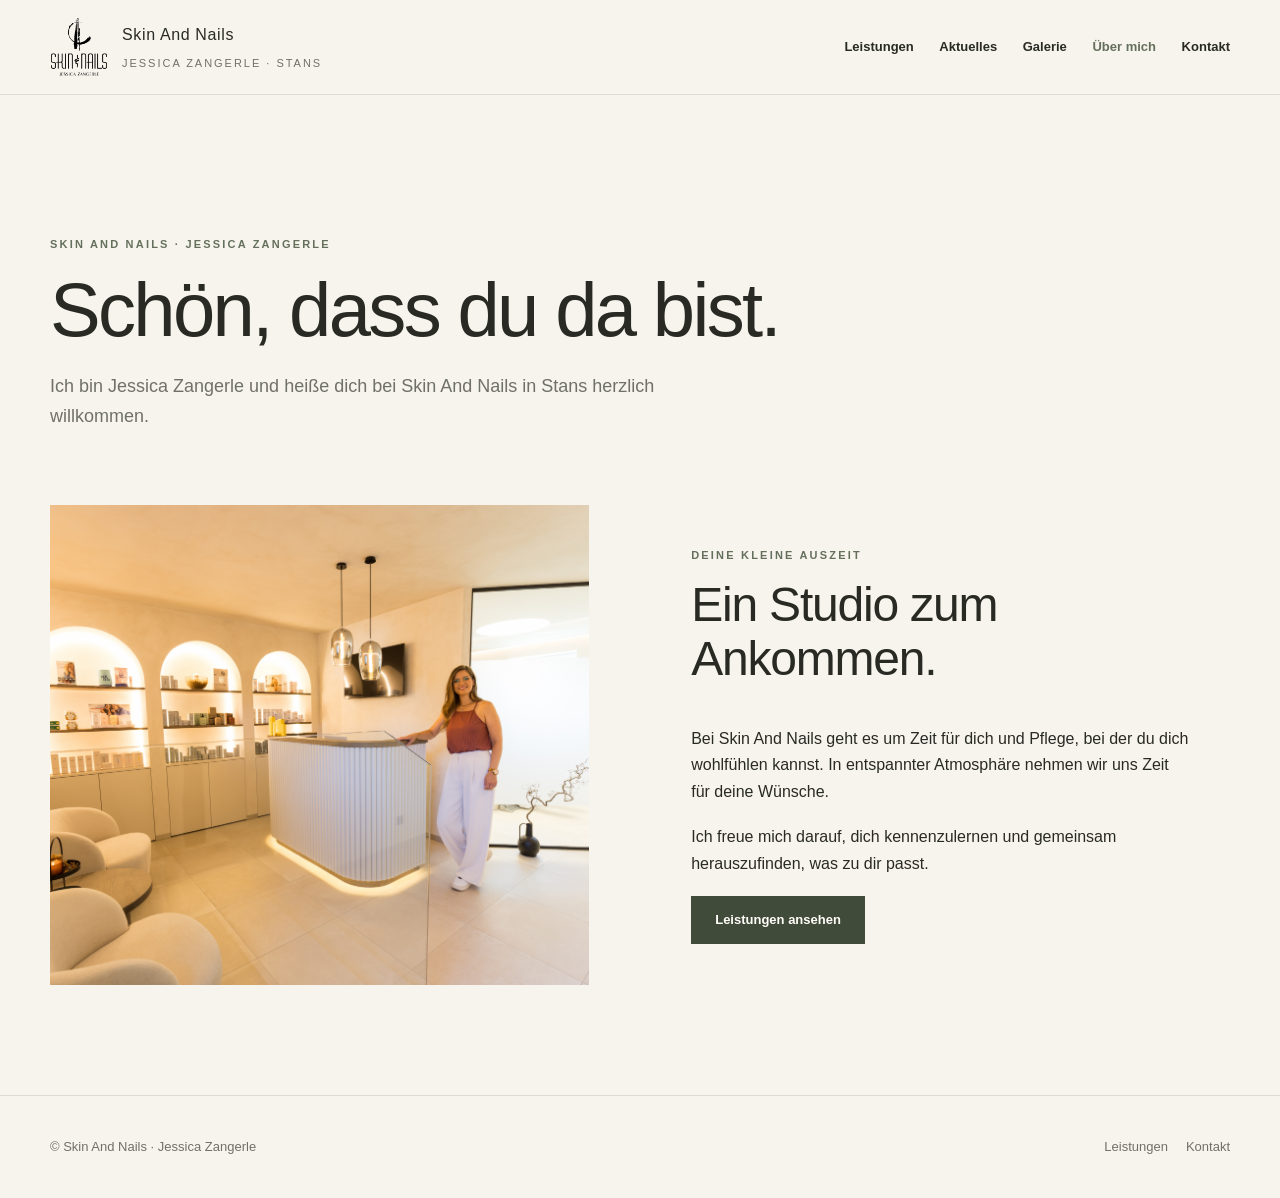
==== about/index.html @ 383c97fc "Initial commit: Skin And Nails website" ====
<!doctype html>
<html lang="de"><head><meta charset="utf-8"><meta name="viewport" content="width=device-width, initial-scale=1"><meta name="description" content="Lerne Jessica Zangerle und Skin And Nails in Stans kennen."><title>Über mich | Skin And Nails</title><link rel="stylesheet" href="../styles.css"></head>
<body><header class="site-header"><div class="header-inner"><a class="brand" href="../" aria-label="Skin And Nails – Startseite"><img src="../assets/logo.png" alt="Skin And Nails Logo"><span><span class="brand-name">Skin And Nails</span><span class="brand-byline">Jessica Zangerle · Stans</span></span></a><nav aria-label="Hauptnavigation"><a href="../services/">Leistungen</a><a href="../news/">Aktuelles</a><a href="../gallery/">Galerie</a><a href="./" aria-current="page">Über mich</a><a href="../contact/">Kontakt</a></nav></div></header>
<main><section class="container page-hero"><p class="eyebrow">Skin And Nails · Jessica Zangerle</p><h1>Schön, dass du da bist.</h1><p class="lead">Ich bin Jessica Zangerle und heiße dich bei Skin And Nails in Stans herzlich willkommen.</p></section><section class="container split" style="padding-bottom:110px"><div class="split-image"><img src="../assets/studio.jpg" alt="Der freundliche, helle Raum von Skin And Nails"></div><div class="split-copy"><p class="eyebrow">Deine kleine Auszeit</p><h2>Ein Studio zum Ankommen.</h2><p>Bei Skin And Nails geht es um Zeit für dich und Pflege, bei der du dich wohlfühlen kannst. In entspannter Atmosphäre nehmen wir uns Zeit für deine Wünsche.</p><p>Ich freue mich darauf, dich kennenzulernen und gemeinsam herauszufinden, was zu dir passt.</p><a class="button" href="../services/">Leistungen ansehen</a></div></section></main><footer class="site-footer"><div class="container footer-inner"><span>© Skin And Nails · Jessica Zangerle</span><div class="footer-links"><a href="../services/">Leistungen</a><a href="../contact/">Kontakt</a></div></div></footer></body></html>
---- styles.css ----
:root {
  color-scheme: light dark;
  --paper: #f7f4ee;
  --surface: #fffdf9;
  --ink: #292a24;
  --muted: #6f7167;
  --line: #dedbd1;
  --olive: #65705c;
  --olive-deep: #414b3a;
  --clay: #bd8065;
  --sans: 'Avenir Next', Avenir, 'Segoe UI', sans-serif;
  --content: 1180px;
}

* { box-sizing: border-box; }
html { scroll-behavior: smooth; }
body {
  margin: 0;
  background: var(--paper);
  color: var(--ink);
  font: 400 16px/1.65 var(--sans);
}
a { color: inherit; }
img { display: block; max-width: 100%; }
button, a { -webkit-tap-highlight-color: transparent; }
:focus-visible { outline: 3px solid var(--clay); outline-offset: 4px; }

.site-header {
  position: relative;
  z-index: 2;
  background: var(--paper);
  border-bottom: 1px solid var(--line);
  .header-inner {
    width: min(var(--content), calc(100% - 48px));
    min-height: 94px;
    margin-inline: auto;
    display: flex;
    align-items: center;
    justify-content: space-between;
    gap: 24px;
  }
  .brand { display: flex; align-items: center; gap: 14px; text-decoration: none; }
  .brand img { width: 58px; height: 58px; object-fit: contain; mix-blend-mode: multiply; }
  .brand-name { font: 600 18px/1.1 var(--serif); letter-spacing: .04em; }
  .brand-byline { display: block; margin-top: 5px; color: var(--muted); font-size: 11px; letter-spacing: .18em; text-transform: uppercase; }
  nav { display: flex; align-items: center; flex-wrap: wrap; justify-content: flex-end; gap: clamp(12px, 2vw, 29px); }
  nav a { text-decoration: none; font-size: 13px; font-weight: 600; }
  nav a:hover, nav a[aria-current='page'] { color: var(--olive); }
}

main { min-height: 65vh; }
.container { width: min(var(--content), calc(100% - 48px)); margin-inline: auto; }
.eyebrow { margin: 0 0 14px; color: var(--olive); font-size: 11px; font-weight: 700; letter-spacing: .2em; text-transform: uppercase; }
h1, h2, h3 { margin-top: 0; font-family: var(--sans); font-weight: 500; line-height: 1.12; }
h1 { font-size: clamp(42px, 6vw, 76px); letter-spacing: -.035em; }
h2 { font-size: clamp(32px, 4vw, 48px); letter-spacing: -.025em; }
h3 { font-size: 25px; }
p { margin: 0 0 1.2em; }
.lead { max-width: 580px; color: var(--muted); font-size: 18px; }
.button {
  display: inline-flex;
  align-items: center;
  justify-content: center;
  min-height: 48px;
  padding: 0 23px;
  border: 1px solid var(--olive-deep);
  background: var(--olive-deep);
  color: #fffdf9;
  text-decoration: none;
  font-size: 13px;
  font-weight: 600;
  transition: background .2s, color .2s, transform .2s;
  &:hover { transform: translateY(-2px); background: transparent; color: var(--ink); }
  &.button-light { border-color: var(--line); background: transparent; color: var(--ink); }
  &.button-light:hover { border-color: var(--olive-deep); background: var(--olive-deep); color: white; }
}

.hero {
  display: grid;
  grid-template-columns: 1fr 1.02fr;
  min-height: min(690px, calc(100svh - 94px));
  .hero-copy { display: flex; flex-direction: column; justify-content: center; align-items: flex-start; padding: 70px max(36px, calc((100vw - var(--content)) / 2)) 70px max(24px, calc((100vw - var(--content)) / 2)); }
  h1 { max-width: 660px; margin-bottom: 22px; }
  .lead { margin-bottom: 30px; }
  .hero-image { min-height: 480px; background: #d7c6ab; }
  .hero-image img { width: 100%; height: 100%; object-fit: cover; object-position: 55% center; }
}

.section { padding-block: clamp(68px, 9vw, 120px); }
.section-heading { max-width: 650px; margin-bottom: 38px; }
.section-heading h2 { margin-bottom: 16px; }
.cards { display: grid; grid-template-columns: repeat(3, 1fr); gap: 20px; }
.card {
  overflow: hidden;
  border: 1px solid var(--line);
  background: var(--surface);
  text-decoration: none;
  .card-image { height: 250px; overflow: hidden; background: #e6dfd2; }
  .card-image img { width: 100%; height: 100%; object-fit: cover; transition: transform .45s; }
  &:hover .card-image img { transform: scale(1.04); }
  .card-body { padding: 25px; }
  h3 { margin-bottom: 10px; }
  p { color: var(--muted); font-size: 14px; }
  .text-link { color: var(--olive-deep); font-size: 12px; font-weight: 700; letter-spacing: .08em; text-transform: uppercase; }
}
.split {
  display: grid;
  grid-template-columns: 1fr 1fr;
  align-items: center;
  gap: clamp(40px, 8vw, 110px);
  .split-image { min-height: 480px; background: #e5dac8; }
  .split-image img { width: 100%; height: 100%; min-height: 480px; object-fit: cover; }
  .split-copy { max-width: 500px; }
}
.soft-band { background: #eae8df; }
.page-hero { padding: clamp(74px, 11vw, 140px) 0 52px; }
.page-hero h1 { max-width: 800px; margin-bottom: 20px; }
.page-hero .lead { max-width: 680px; }
.breadcrumb { margin-bottom: 22px; color: var(--muted); font-size: 13px; }
.breadcrumb a { text-decoration-thickness: 1px; text-underline-offset: 4px; }
.content { max-width: 760px; padding-bottom: 100px; }
.content h2 { margin-top: 42px; font-size: 32px; }
.content p, .content li { color: var(--muted); }
.content ul { padding-left: 22px; }
.article-meta { color: var(--muted); font-size: 13px; }
.article-image { width: 100%; max-height: 580px; margin: 30px 0 42px; object-fit: cover; }
.gallery-grid { display: grid; grid-template-columns: repeat(2, 1fr); gap: 18px; padding-bottom: 100px; }
.gallery-grid img { width: 100%; height: 400px; object-fit: cover; background: #e6dfd2; }
.contact-grid { display: grid; grid-template-columns: 1fr 1fr; gap: 24px; padding-bottom: 100px; }
.contact-card { padding: 30px; border: 1px solid var(--line); background: var(--surface); }
.contact-card h2 { font-size: 26px; }
.contact-card address { font-style: normal; }
.placeholder-note { padding: 16px 18px; border-left: 3px solid var(--clay); background: color-mix(in srgb, var(--clay) 12%, var(--surface)); color: var(--muted); font-size: 13px; }
.site-footer { padding: 40px 0; border-top: 1px solid var(--line); }
.footer-inner { display: flex; justify-content: space-between; gap: 24px; align-items: center; color: var(--muted); font-size: 13px; }
.footer-inner a { text-decoration: none; }
.footer-links { display: flex; flex-wrap: wrap; gap: 18px; }

@media (prefers-color-scheme: dark) {
  :root { --paper: #1d201b; --surface: #262923; --ink: #f2efe7; --muted: #b7b7aa; --line: #3c4038; --olive: #bdc5aa; --olive-deep: #a7b095; --clay: #d3987c; }
  .site-header .brand img { filter: invert(1); mix-blend-mode: screen; }
  .button { color: #1d201b; }
  .button:hover { color: var(--ink); }
  .soft-band { background: #292d26; }
  .placeholder-note { background: color-mix(in srgb, var(--clay) 10%, var(--surface)); }
}

@media (max-width: 800px) {
  .site-header .header-inner { width: min(var(--content), calc(100% - 32px)); padding-block: 14px; align-items: flex-start; flex-direction: column; gap: 14px; }
  .site-header nav { justify-content: flex-start; gap: 10px 20px; }
  .hero { grid-template-columns: 1fr; }
  .hero .hero-copy { padding: 72px 24px; }
  .hero .hero-image { min-height: 440px; }
  .cards { grid-template-columns: 1fr 1fr; }
  .split { grid-template-columns: 1fr; }
  .split .split-image, .split .split-image img { min-height: 360px; }
}
@media (max-width: 560px) {
  .container { width: calc(100% - 36px); }
  .site-header .brand img { width: 48px; height: 48px; }
  .site-header nav { gap: 8px 14px; }
  .site-header nav a { font-size: 12px; }
  .hero .hero-image { min-height: 340px; }
  .cards, .gallery-grid, .contact-grid { grid-template-columns: 1fr; }
  .card .card-image { height: 240px; }
  .gallery-grid img { height: 320px; }
  .footer-inner { flex-direction: column; align-items: flex-start; }
}
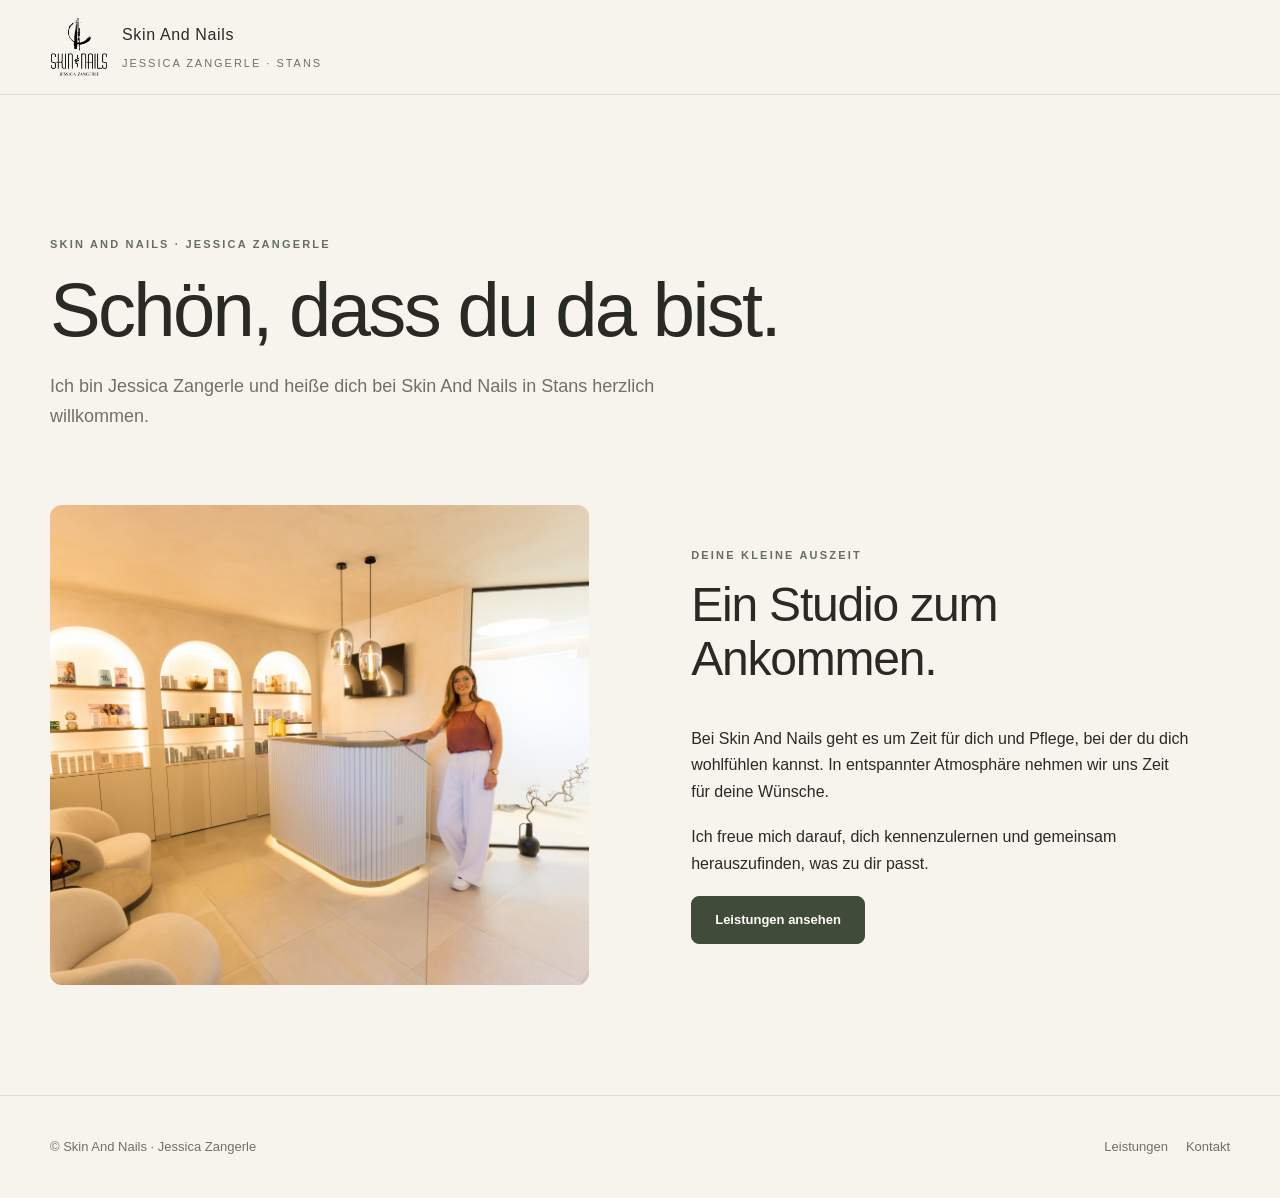
==== commit 73ac016b: "Refactor navigation structure to use details element for improved accessibility" ====
--- a/about/index.html
+++ b/about/index.html
@@ -1,4 +1,4 @@
 <!doctype html>
 <html lang="de"><head><meta charset="utf-8"><meta name="viewport" content="width=device-width, initial-scale=1"><meta name="description" content="Lerne Jessica Zangerle und Skin And Nails in Stans kennen."><title>Über mich | Skin And Nails</title><link rel="stylesheet" href="../styles.css"></head>
-<body><header class="site-header"><div class="header-inner"><a class="brand" href="../" aria-label="Skin And Nails – Startseite"><img src="../assets/logo.png" alt="Skin And Nails Logo"><span><span class="brand-name">Skin And Nails</span><span class="brand-byline">Jessica Zangerle · Stans</span></span></a><nav aria-label="Hauptnavigation"><a href="../services/">Leistungen</a><a href="../news/">Aktuelles</a><a href="../gallery/">Galerie</a><a href="./" aria-current="page">Über mich</a><a href="../contact/">Kontakt</a></nav></div></header>
+<body><header class="site-header"><div class="header-inner"><a class="brand" href="../" aria-label="Skin And Nails – Startseite"><img src="../assets/logo.png" alt="Skin And Nails Logo"><span><span class="brand-name">Skin And Nails</span><span class="brand-byline">Jessica Zangerle · Stans</span></span></a><details class="site-menu"><summary aria-label="Navigation">Menü</summary><nav aria-label="Hauptnavigation"><a href="../services/">Leistungen</a><a href="../news/">Aktuelles</a><a href="../gallery/">Galerie</a><a href="./" aria-current="page">Über mich</a><a href="../contact/">Kontakt</a></nav></details></div></header>
 <main><section class="container page-hero"><p class="eyebrow">Skin And Nails · Jessica Zangerle</p><h1>Schön, dass du da bist.</h1><p class="lead">Ich bin Jessica Zangerle und heiße dich bei Skin And Nails in Stans herzlich willkommen.</p></section><section class="container split" style="padding-bottom:110px"><div class="split-image"><img src="../assets/studio.jpg" alt="Der freundliche, helle Raum von Skin And Nails"></div><div class="split-copy"><p class="eyebrow">Deine kleine Auszeit</p><h2>Ein Studio zum Ankommen.</h2><p>Bei Skin And Nails geht es um Zeit für dich und Pflege, bei der du dich wohlfühlen kannst. In entspannter Atmosphäre nehmen wir uns Zeit für deine Wünsche.</p><p>Ich freue mich darauf, dich kennenzulernen und gemeinsam herauszufinden, was zu dir passt.</p><a class="button" href="../services/">Leistungen ansehen</a></div></section></main><footer class="site-footer"><div class="container footer-inner"><span>© Skin And Nails · Jessica Zangerle</span><div class="footer-links"><a href="../services/">Leistungen</a><a href="../contact/">Kontakt</a></div></div></footer></body></html>
--- a/styles.css
+++ b/styles.css
@@ -10,6 +10,10 @@
   --clay: #bd8065;
   --sans: 'Avenir Next', Avenir, 'Segoe UI', sans-serif;
   --content: 1180px;
+  --radius-sm: 0.375rem; 
+  --radius-md: 0.5rem;   
+  --radius-lg: 0.75rem;  
+  --box-shadow: 0 1px 2px rgba(0, 0, 0, 0.04), 0 4px 12px rgba(0, 0, 0, 0.04);
 }
 
 * { box-sizing: border-box; }
@@ -43,6 +47,9 @@
   .brand img { width: 58px; height: 58px; object-fit: contain; mix-blend-mode: multiply; }
   .brand-name { font: 600 18px/1.1 var(--serif); letter-spacing: .04em; }
   .brand-byline { display: block; margin-top: 5px; color: var(--muted); font-size: 11px; letter-spacing: .18em; text-transform: uppercase; }
+  .site-menu { position: relative; }
+  .site-menu summary { display: none; }
+  .site-menu:not([open]) > nav { display: flex; }
   nav { display: flex; align-items: center; flex-wrap: wrap; justify-content: flex-end; gap: clamp(12px, 2vw, 29px); }
   nav a { text-decoration: none; font-size: 13px; font-weight: 600; }
   nav a:hover, nav a[aria-current='page'] { color: var(--olive); }
@@ -64,6 +71,7 @@
   min-height: 48px;
   padding: 0 23px;
   border: 1px solid var(--olive-deep);
+  border-radius: var(--radius-md);
   background: var(--olive-deep);
   color: #fffdf9;
   text-decoration: none;
@@ -95,6 +103,8 @@
   border: 1px solid var(--line);
   background: var(--surface);
   text-decoration: none;
+  border-radius: var(--radius-lg);
+  box-shadow: var(--box-shadow);
   .card-image { height: 250px; overflow: hidden; background: #e6dfd2; }
   .card-image img { width: 100%; height: 100%; object-fit: cover; transition: transform .45s; }
   &:hover .card-image img { transform: scale(1.04); }
@@ -108,8 +118,8 @@
   grid-template-columns: 1fr 1fr;
   align-items: center;
   gap: clamp(40px, 8vw, 110px);
-  .split-image { min-height: 480px; background: #e5dac8; }
-  .split-image img { width: 100%; height: 100%; min-height: 480px; object-fit: cover; }
+  .split-image { min-height: 480px; background: #e5dac8; border-radius: var(--radius-lg); }
+  .split-image img { width: 100%; height: 100%; min-height: 480px; object-fit: cover; border-radius: var(--radius-lg); }
   .split-copy { max-width: 500px; }
 }
 .soft-band { background: #eae8df; }
@@ -125,9 +135,9 @@
 .article-meta { color: var(--muted); font-size: 13px; }
 .article-image { width: 100%; max-height: 580px; margin: 30px 0 42px; object-fit: cover; }
 .gallery-grid { display: grid; grid-template-columns: repeat(2, 1fr); gap: 18px; padding-bottom: 100px; }
-.gallery-grid img { width: 100%; height: 400px; object-fit: cover; background: #e6dfd2; }
+.gallery-grid img { width: 100%; height: 400px; object-fit: cover; background: #e6dfd2; border-radius: var(--radius-lg); box-shadow: var(--box-shadow); }
 .contact-grid { display: grid; grid-template-columns: 1fr 1fr; gap: 24px; padding-bottom: 100px; }
-.contact-card { padding: 30px; border: 1px solid var(--line); background: var(--surface); }
+.contact-card { padding: 30px; border: 1px solid var(--line); background: var(--surface); border-radius: var(--radius-lg);}
 .contact-card h2 { font-size: 26px; }
 .contact-card address { font-style: normal; }
 .placeholder-note { padding: 16px 18px; border-left: 3px solid var(--clay); background: color-mix(in srgb, var(--clay) 12%, var(--surface)); color: var(--muted); font-size: 13px; }
@@ -146,8 +156,44 @@
 }
 
 @media (max-width: 800px) {
-  .site-header .header-inner { width: min(var(--content), calc(100% - 32px)); padding-block: 14px; align-items: flex-start; flex-direction: column; gap: 14px; }
-  .site-header nav { justify-content: flex-start; gap: 10px 20px; }
+  .site-header .header-inner { width: min(var(--content), calc(100% - 32px)); min-height: 78px; padding-block: 10px; align-items: center; gap: 12px; }
+  .site-header .site-menu { flex: 0 0 auto; }
+  .site-header .site-menu summary {
+    display: flex;
+    align-items: center;
+    padding: 10px 12px;
+    cursor: pointer;
+    font-size: 0;
+    font-weight: 600;
+    list-style: none;
+  }
+  .site-header .site-menu summary::-webkit-details-marker { display: none; }
+  .site-header .site-menu summary::before {
+    width: 24px;
+    height: 3px;
+    background: currentColor;
+    box-shadow: 0 7px 0 currentColor, 0 14px 0 currentColor;
+    content: "";
+  }
+  .site-header .site-menu nav,
+  .site-header .site-menu:not([open]) > nav { display: none; }
+  .site-header .site-menu[open] nav {
+    position: absolute;
+    top: calc(100% + 10px);
+    right: 0;
+    z-index: 3;
+    display: flex;
+    min-width: 190px;
+    padding: 8px;
+    flex-direction: column;
+    align-items: stretch;
+    gap: 0;
+    border: 1px solid var(--line);
+    border-radius: var(--radius-md);
+    background: var(--surface);
+    box-shadow: var(--box-shadow);
+  }
+  .site-header .site-menu[open] nav a { padding: 10px 12px; font-size: 14px; }
   .hero { grid-template-columns: 1fr; }
   .hero .hero-copy { padding: 72px 24px; }
   .hero .hero-image { min-height: 440px; }
@@ -158,8 +204,6 @@
 @media (max-width: 560px) {
   .container { width: calc(100% - 36px); }
   .site-header .brand img { width: 48px; height: 48px; }
-  .site-header nav { gap: 8px 14px; }
-  .site-header nav a { font-size: 12px; }
   .hero .hero-image { min-height: 340px; }
   .cards, .gallery-grid, .contact-grid { grid-template-columns: 1fr; }
   .card .card-image { height: 240px; }
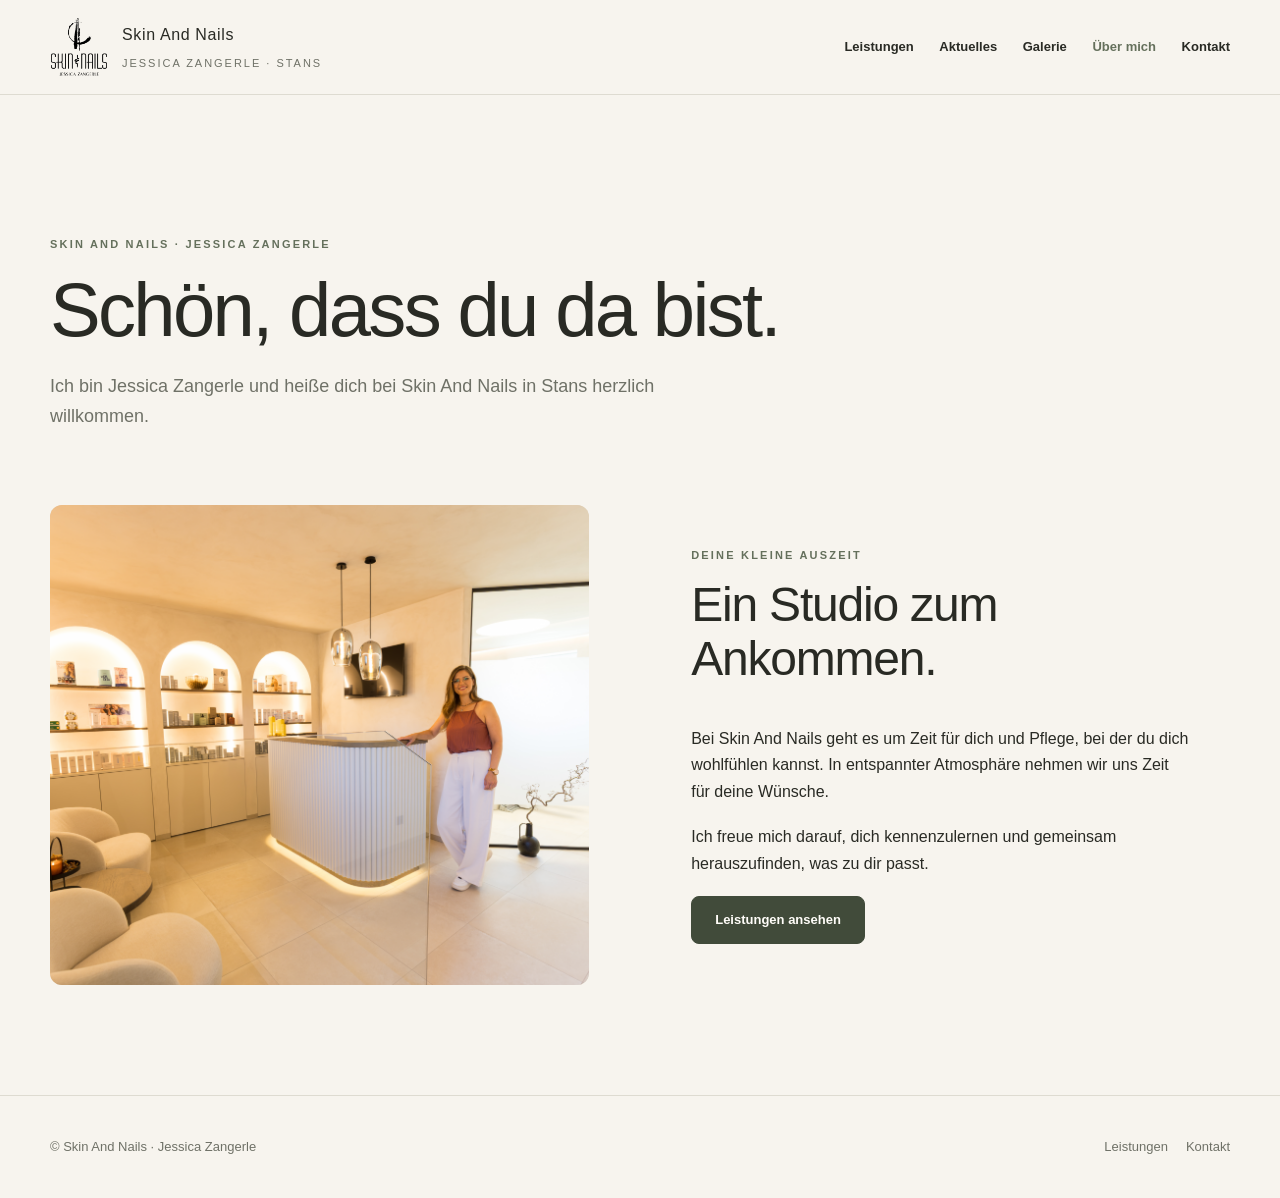
==== commit f5d3d4e0: "Refactor navigation structure to improve accessibility and usability across multiple pages" ====
--- a/about/index.html
+++ b/about/index.html
@@ -1,4 +1,4 @@
 <!doctype html>
 <html lang="de"><head><meta charset="utf-8"><meta name="viewport" content="width=device-width, initial-scale=1"><meta name="description" content="Lerne Jessica Zangerle und Skin And Nails in Stans kennen."><title>Über mich | Skin And Nails</title><link rel="stylesheet" href="../styles.css"></head>
-<body><header class="site-header"><div class="header-inner"><a class="brand" href="../" aria-label="Skin And Nails – Startseite"><img src="../assets/logo.png" alt="Skin And Nails Logo"><span><span class="brand-name">Skin And Nails</span><span class="brand-byline">Jessica Zangerle · Stans</span></span></a><details class="site-menu"><summary aria-label="Navigation">Menü</summary><nav aria-label="Hauptnavigation"><a href="../services/">Leistungen</a><a href="../news/">Aktuelles</a><a href="../gallery/">Galerie</a><a href="./" aria-current="page">Über mich</a><a href="../contact/">Kontakt</a></nav></details></div></header>
+<body><header class="site-header"><div class="header-inner"><a class="brand" href="../" aria-label="Skin And Nails – Startseite"><img src="../assets/logo.png" alt="Skin And Nails Logo"><span><span class="brand-name">Skin And Nails</span><span class="brand-byline">Jessica Zangerle · Stans</span></span></a><nav class="desktop-nav" aria-label="Hauptnavigation"><a href="../services/">Leistungen</a><a href="../news/">Aktuelles</a><a href="../gallery/">Galerie</a><a href="./" aria-current="page">Über mich</a><a href="../contact/">Kontakt</a></nav><details class="site-menu"><summary aria-label="Navigation">Menü</summary><nav aria-label="Hauptnavigation"><a href="../services/">Leistungen</a><a href="../news/">Aktuelles</a><a href="../gallery/">Galerie</a><a href="./" aria-current="page">Über mich</a><a href="../contact/">Kontakt</a></nav></details></div></header>
 <main><section class="container page-hero"><p class="eyebrow">Skin And Nails · Jessica Zangerle</p><h1>Schön, dass du da bist.</h1><p class="lead">Ich bin Jessica Zangerle und heiße dich bei Skin And Nails in Stans herzlich willkommen.</p></section><section class="container split" style="padding-bottom:110px"><div class="split-image"><img src="../assets/studio.jpg" alt="Der freundliche, helle Raum von Skin And Nails"></div><div class="split-copy"><p class="eyebrow">Deine kleine Auszeit</p><h2>Ein Studio zum Ankommen.</h2><p>Bei Skin And Nails geht es um Zeit für dich und Pflege, bei der du dich wohlfühlen kannst. In entspannter Atmosphäre nehmen wir uns Zeit für deine Wünsche.</p><p>Ich freue mich darauf, dich kennenzulernen und gemeinsam herauszufinden, was zu dir passt.</p><a class="button" href="../services/">Leistungen ansehen</a></div></section></main><footer class="site-footer"><div class="container footer-inner"><span>© Skin And Nails · Jessica Zangerle</span><div class="footer-links"><a href="../services/">Leistungen</a><a href="../contact/">Kontakt</a></div></div></footer></body></html>
--- a/styles.css
+++ b/styles.css
@@ -47,9 +47,8 @@
   .brand img { width: 58px; height: 58px; object-fit: contain; mix-blend-mode: multiply; }
   .brand-name { font: 600 18px/1.1 var(--serif); letter-spacing: .04em; }
   .brand-byline { display: block; margin-top: 5px; color: var(--muted); font-size: 11px; letter-spacing: .18em; text-transform: uppercase; }
-  .site-menu { position: relative; }
+  .site-menu { display: none; position: relative; }
   .site-menu summary { display: none; }
-  .site-menu:not([open]) > nav { display: flex; }
   nav { display: flex; align-items: center; flex-wrap: wrap; justify-content: flex-end; gap: clamp(12px, 2vw, 29px); }
   nav a { text-decoration: none; font-size: 13px; font-weight: 600; }
   nav a:hover, nav a[aria-current='page'] { color: var(--olive); }
@@ -157,7 +156,8 @@
 
 @media (max-width: 800px) {
   .site-header .header-inner { width: min(var(--content), calc(100% - 32px)); min-height: 78px; padding-block: 10px; align-items: center; gap: 12px; }
-  .site-header .site-menu { flex: 0 0 auto; }
+  .site-header .desktop-nav { display: none; }
+  .site-header .site-menu { display: block; flex: 0 0 auto; }
   .site-header .site-menu summary {
     display: flex;
     align-items: center;
